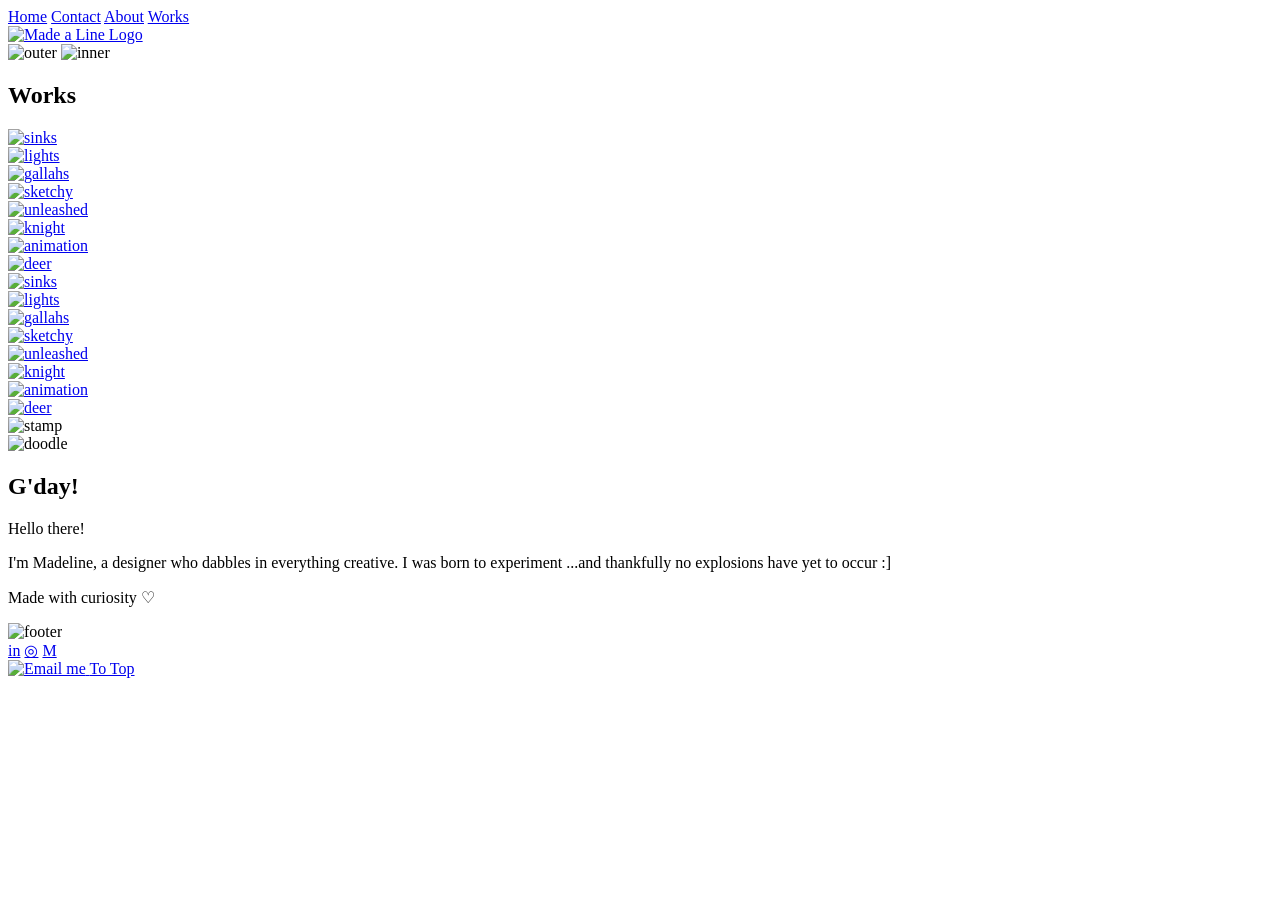
==== index.html @ 9a36103b "Add files via upload" ====
<!DOCTYPE html>
<html lang="en">

<head>
    <meta charset="UTF-8">
    <meta name="viewport" content="width=device-width, initial-scale=1.0">
    <link href="styles.css" rel="stylesheet" type="text/css">
    <link rel="icon" type="image/x-icon" href="/Images/logo.png">

<link rel="preconnect" href="https://fonts.googleapis.com">
<link rel="preconnect" href="https://fonts.gstatic.com" crossorigin>
<link href="https://fonts.googleapis.com/css2?family=Cutive&family=Cutive+Mono&family=Dancing+Script:wght@400..700&family=Montserrat:ital,wght@0,100..900;1,100..900&display=swap" rel="stylesheet">


    <title>
        Made A Line Design
    </title>


</head>
<body class="body">

<!--Header-->
    
       
   <header class="header">

    <nav class="nav-left">
    <a href="index.html">Home</a>
     <a href="contact.html">Contact</a>
     <a href="about.html">About</a>
     <a href="works.html">Works</a>
     </nav>
     
      <div class="logo">
        <a href="index.html">
            <img src="Images/logo.png" alt="Made a Line Logo">
        </a>
        </div>
</header> 





<!--Spin Circles-->
<div class="Circles">
 <img src="Images/outer.webp" class="outer" alt="outer">
 <img src="Images/inner.webp" class="inner" alt="inner">
</div>







<!--Works Section-->
<div class="works">
<h2>    Works   </h2>
</div>

<div class="carousel">
    <!---first set-->
<div class="carousel-track">

    <div class="polaroid">
        <a href="Images/deer.png">
    <img src="Images/portfolio/sinks.png" alt="sinks" class="card">
        </a>
    </div>

    <div class="polaroid">
        <a href="Images/deer.png">
    <img src="Images/portfolio/lights.png" alt="lights" class="card">
        </a>
    </div>

     <div class="polaroid">
        <a href="Images/deer.png">
    <img src="Images/portfolio/gallahs.png" alt="gallahs" class="card">
        </a>
    </div>

     <div class="polaroid">
        <a href="Images/deer.png">
    <img src="Images/portfolio/sketchy.png" alt="sketchy" class="card">
        </a>
    </div>

     <div class="polaroid">
        <a href="Images/deer.png">
    <img src="Images/portfolio/unleashed.png" alt="unleashed" class="card">
        </a>
    </div>

     <div class="polaroid">
        <a href="Images/deer.png">
    <img src="Images/portfolio/knight.png" alt="knight" class="card">
        </a>
    </div>

     <div class="polaroid">
        <a href="Images/deer.png">
    <img src="Images/portfolio/animation.png" alt="animation" class="card">
        </a>
    </div>

    <div class="polaroid">
        <a href="Images/deer.png">
    <img src="Images/deer.png" alt="deer" class="card">
        </a>
    </div>

</div>

<!---second set-->
 <div aria-hidden class="carousel-track">

    <div class="polaroid">
        <a href="Images/deer.png">
    <img src="Images/portfolio/sinks.png" alt="sinks" class="card">
        </a>
    </div>

    <div class="polaroid">
        <a href="Images/deer.png">
    <img src="Images/portfolio/lights.png" alt="lights" class="card">
        </a>
    </div>

     <div class="polaroid">
        <a href="Images/deer.png">
    <img src="Images/portfolio/gallahs.png" alt="gallahs" class="card">
        </a>
    </div>

     <div class="polaroid">
        <a href="Images/deer.png">
    <img src="Images/portfolio/sketchy.png" alt="sketchy" class="card">
        </a>
    </div>

     <div class="polaroid">
        <a href="Images/deer.png">
    <img src="Images/portfolio/unleashed.png" alt="unleashed" class="card">
        </a>
    </div>

     <div class="polaroid">
        <a href="Images/deer.png">
    <img src="Images/portfolio/knight.png" alt="knight" class="card">
        </a>
    </div>

     <div class="polaroid">
        <a href="Images/deer.png">
    <img src="Images/portfolio/animation.png" alt="animation" class="card">
        </a>
    </div>

    <div class="polaroid">
        <a href="Images/deer.png">
    <img src="Images/deer.png" alt="deer" class="card">
        </a>
    </div>
 
</div>
</div>

<!--About Me Section-->
 <section class="about-postcard">

    <!--Stamp-->
    <img class="stamp" src="Images/stamp.png" alt="stamp" aria-hidden="true">

    <!--Doodle-->
    <div class="postcard-doodle">
    <img src="Images/gday.png" alt="doodle">
    </div>

    <!--Text-->
    <div class="postcard-text">
        <h2>G'day!</h2>
        <p class="postcard-greeting">
            Hello there!
        </p>
        <p>
            I'm Madeline, a designer who dabbles in everything creative. I was born to experiment 
            ...and thankfully no explosions have yet to occur :]
        </p>
        <p class="postcard-signoff">
            Made with curiosity <span class="heart">♡</span> 
        </p>
    </div>
    
 </section>


<!--Contact Section-->



<footer class="footer">
    <img src="Images/footer.webp" alt="footer" class="foot">

    <div class="socials">

        <div class="social-links">
            <a href="YOUR-LINKEDIN-URL"
               aria-label="LinkedIn">in</a>

            <a href="YOUR-INSTAGRAM-URL"
               aria-label="Instagram">◎</a>

            <a href="YOUR-PORTFOLIO-URL"
               aria-label="Portfolio">M</a>
        </div>
    </div>

 <a href="mailto:YOUR-EMAIL-ADDRESS"
       class="email-link">
        <img src="Images/email-label.png"
             alt="Email me">
    </a>

    <a href="#top" class="back-to-top">
        To Top
    </a>

</footer>


</body>
</html>
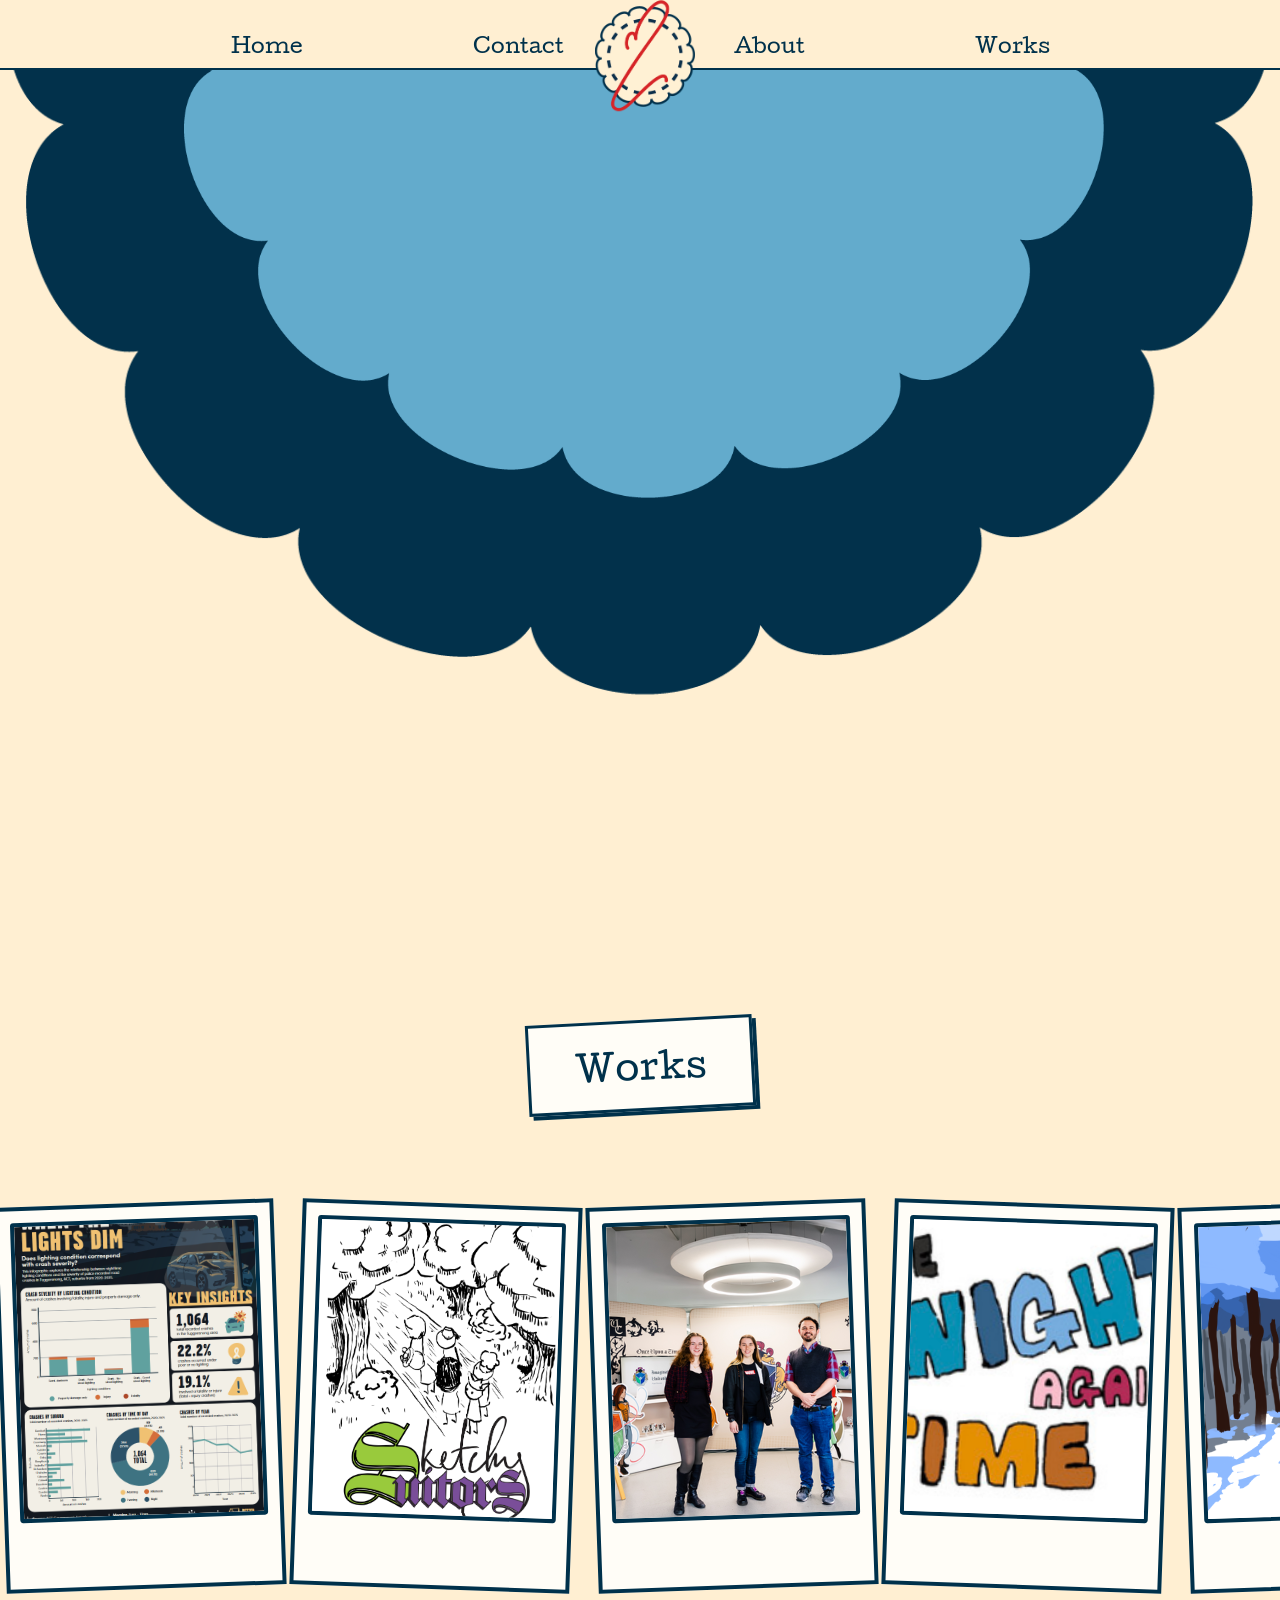
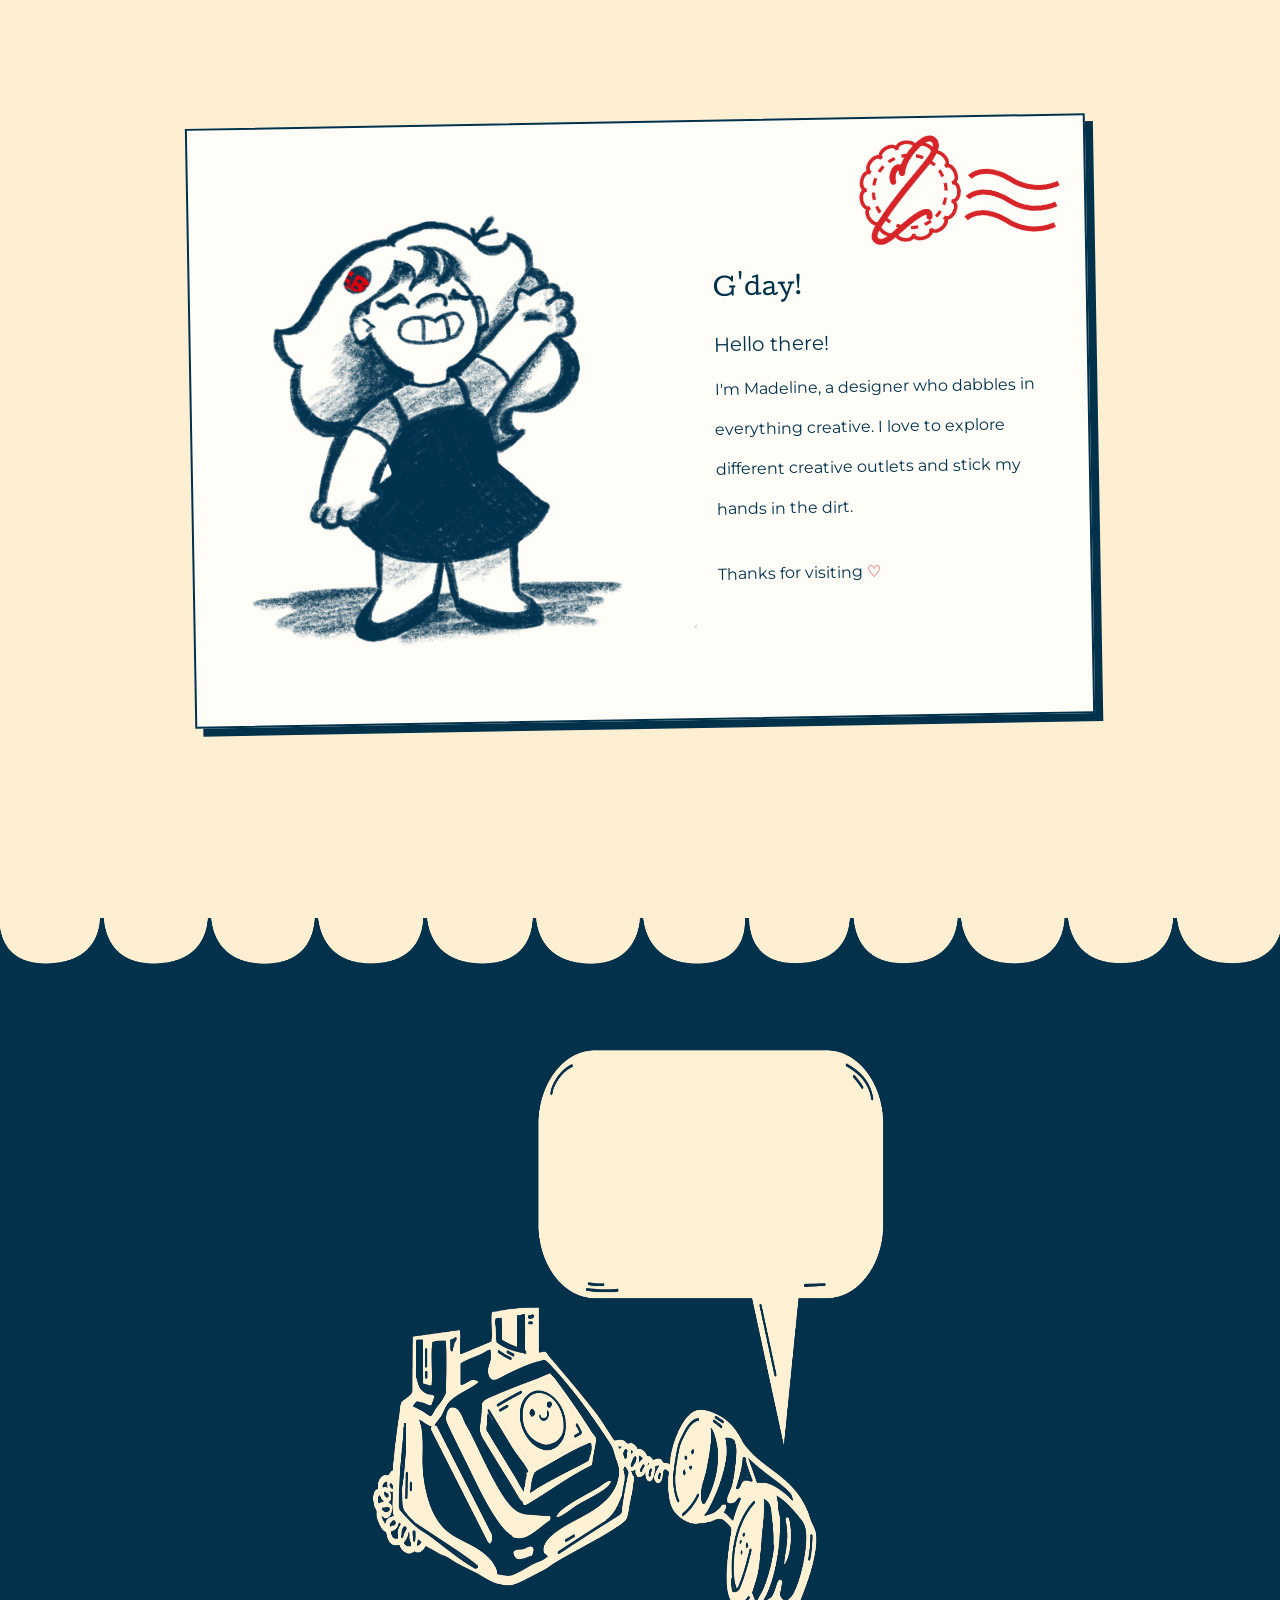
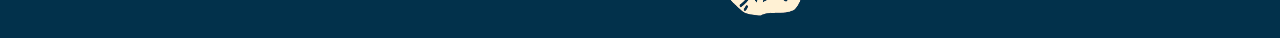
==== commit 1fc850ab: "Add files via upload" ====
--- a/index.html
+++ b/index.html
@@ -64,11 +64,6 @@
     <!---first set-->
 <div class="carousel-track">
 
-    <div class="polaroid">
-        <a href="Images/deer.png">
-    <img src="Images/portfolio/sinks.png" alt="sinks" class="card">
-        </a>
-    </div>
 
     <div class="polaroid">
         <a href="Images/deer.png">
@@ -76,11 +71,6 @@
         </a>
     </div>
 
-     <div class="polaroid">
-        <a href="Images/deer.png">
-    <img src="Images/portfolio/gallahs.png" alt="gallahs" class="card">
-        </a>
-    </div>
 
      <div class="polaroid">
         <a href="Images/deer.png">
@@ -100,11 +90,6 @@
         </a>
     </div>
 
-     <div class="polaroid">
-        <a href="Images/deer.png">
-    <img src="Images/portfolio/animation.png" alt="animation" class="card">
-        </a>
-    </div>
 
     <div class="polaroid">
         <a href="Images/deer.png">
@@ -119,21 +104,10 @@
 
     <div class="polaroid">
         <a href="Images/deer.png">
-    <img src="Images/portfolio/sinks.png" alt="sinks" class="card">
-        </a>
-    </div>
-
-    <div class="polaroid">
-        <a href="Images/deer.png">
     <img src="Images/portfolio/lights.png" alt="lights" class="card">
         </a>
     </div>
 
-     <div class="polaroid">
-        <a href="Images/deer.png">
-    <img src="Images/portfolio/gallahs.png" alt="gallahs" class="card">
-        </a>
-    </div>
 
      <div class="polaroid">
         <a href="Images/deer.png">
@@ -153,11 +127,6 @@
         </a>
     </div>
 
-     <div class="polaroid">
-        <a href="Images/deer.png">
-    <img src="Images/portfolio/animation.png" alt="animation" class="card">
-        </a>
-    </div>
 
     <div class="polaroid">
         <a href="Images/deer.png">
@@ -186,11 +155,10 @@
             Hello there!
         </p>
         <p>
-            I'm Madeline, a designer who dabbles in everything creative. I was born to experiment 
-            ...and thankfully no explosions have yet to occur :]
+            I'm Madeline, a designer who dabbles in everything creative. I love to explore different creative outlets and stick my hands in the dirt.
         </p>
         <p class="postcard-signoff">
-            Made with curiosity <span class="heart">♡</span> 
+            Thanks for visiting <span class="heart">♡</span> 
         </p>
     </div>
     
--- a/styles.css
+++ b/styles.css
@@ -0,0 +1,349 @@
+
+* {
+    margin: 0;
+    padding: 0;
+    box-sizing: border-box;
+}
+
+    .header {
+    display: block;
+    width: 100%;
+    height: 70px;
+    color: #ffefd2;    
+    position: sticky;
+    top: 0;
+    z-index: 5;
+    padding-bottom: 10px;
+    background-color: #ffefd2;
+    border-bottom: 2px solid #00314b;
+}
+
+
+
+.logo {
+   position: absolute;
+   left: 50%;
+   top: 68%;
+   transform: translate(-45%, -40%);
+   z-index: 10;
+}
+.logo img {
+    max-width: 100%;
+    width: 100px;
+    height: auto;
+ }
+
+
+
+.nav-left {
+    display: flex;
+    justify-content: center;
+    align-items: flex-end;
+    height: 100%;
+    padding-bottom: 0;
+    gap: 170px;
+    flex: 1;
+    font-family: 'Cutive', serif;
+}
+
+.nav-left a {
+    color: #00314b;
+    text-decoration: none;
+    font-size: 20px;
+    transition: color 0.3s ease;
+    white-space: nowrap;
+}
+.nav-left a:hover {
+    color: #d3000d;
+}
+
+.cutive-regular {
+  font-family: "Cutive", serif;
+  font-weight: 400;
+  font-style: normal;
+}
+.cutive-mono-regular {
+  font-family: "Cutive Mono", monospace;
+  font-weight: 400;
+  font-style: normal;
+}
+
+
+
+
+.body {
+    background-color: #ffefd2;
+
+}
+
+/*Top*/
+.Circles {
+    height: 100vh;
+    overflow: hidden;
+}
+.outer {
+    position: relative;
+    display: block;
+    margin: auto;
+    width: 100%;
+    transform: translate(0%, -50%);
+}
+
+.inner {
+    position: absolute;
+    display: block;
+    top: 30px;
+    left: 30px;
+    width: 75%;
+    transform: translate(14%, -50%);
+}
+
+/*Bottom*/
+.Circlesbot {
+    height: 50vh;
+    overflow: hidden;
+}
+.outerbot {
+     position: relative;
+    display: block;
+    margin: auto;
+    width: 135%;
+    transform: translate(-12%, 0%);
+}
+
+/*Made/Line*/
+
+.Madeline {
+     display: flex;
+    justify-content: center;
+    margin: 30px auto 35px;
+}
+
+.Madeline h1{
+     display: inline-block;
+    margin: 50px;
+    padding: 20px 45px;
+    border: 3px solid #00314b;
+    color: #00314b;
+    background-color: #fffdf7;
+    font-family: 'Cutive', serif;
+    font-size: 35px;
+    font-weight: normal;
+    transform: rotate(-3deg);
+    box-shadow: 4px 4px 0 #00314b;
+}
+
+
+/*Works*/
+.works {
+    display: flex;
+    justify-content: center;
+}
+
+.works h2 {
+    display: inline-block;
+    margin: 50px;
+    padding: 20px 45px;
+    border: 3px solid #00314b;
+    color: #00314b;
+    background-color: #fffdf7;
+    font-family: 'Cutive', serif;
+    font-size: 35px;
+    font-weight: normal;
+    transform: rotate(-3deg);
+    box-shadow: 4px 4px 0 #00314b;
+}
+
+
+/*Carousel*/
+.card {
+    height: 5em;
+    padding: 0em;
+    border-radius: .2em;
+    align-content: center;
+    flex: 0 0 5em;
+}
+
+.carousel {
+    margin: 35px auto;
+    width: 100%;
+    height: 25rem;
+    position: relative;
+    display: flex;
+    background-color: #ffefd2;
+    overflow-x: auto;
+}
+
+.carousel::-webkit-scrollbar {
+    display: none;
+}
+
+.carousel-track {
+    display: flex;
+    align-items: center;
+    justify-content: center;
+    gap: 1em;
+    animation: carousel-scroll 25s infinite linear;
+    padding-right: 1em;
+}
+
+.polaroid {
+    flex-shrink: 0;
+    width: 280px;
+    padding: 12px 12px 66px;
+    background-color: #fffdf7;
+    box-shadow: 0 4px 12px rgba(0, 0, 0, 0.15),
+    box-sizing: border-box;
+    text-align: center;
+    border: 4px solid #00314b;
+}
+
+.polaroid img {
+ display: block;
+ width: 100%;
+ height: 300px;
+ object-fit: cover;
+ border: 4px solid #00314b;
+ box-sizing: border-box;
+}
+
+.polaroid:nth-child(odd) {
+    transform: rotate(-2deg);
+}
+
+.polaroid:nth-child(even) {
+    transform: rotate(2deg);
+}
+
+@keyframes carousel-scroll {
+    from {translate: 0;}
+    to {translate: -100%;}
+}
+
+@media (prefers-reduced-motion: reduce) {
+    .carousel-track {
+        animation: none;
+    }
+}
+
+
+/*About Section*/
+.about-postcard {
+    display: flex;
+    align-items: center;
+    gap: 75px;
+    width: 90%;
+    max-width: 900px;
+    min-height: 600px;
+    margin: 125px auto;
+    padding: 30px;
+    box-sizing: border-box;
+    background-color: #fffdf7;
+    border: 2px solid #00314b;
+    box-shadow: 8px 8px 0 #00314b;
+    position: relative;
+    transform: rotate(-1deg);
+}
+
+.stamp {
+    position: absolute;
+    top: 20px;
+    right: 25px;
+    width: 200px;
+    height: auto;
+    object-fit: contain;
+    transform: rotate(5deg);
+    z-index: 2;
+}
+
+.postcard-doodle {
+    flex: 0 0 50%;
+    min-width: 0;
+    display: flex;
+    flex-direction: column;
+    align-items: center;
+    justify-content: center;
+    text-align: center;
+}
+
+.postcard-doodle img {
+    display: block;
+    max-width: 650px;
+    max-height: 670px;
+    width: 300%;
+    height: auto;
+    object-fit: contain;
+}
+
+.postcard-text {
+    flex: 1 1 0;
+    min-width: 0;
+    padding: 35px 10px 10px 0;
+    color: #00314b;
+}
+
+.postcard-text h2 {
+    margin: 0 0 18px;
+    font-family: 'Cutive', serif;
+    font-size: 24px;
+    font-weight: normal;
+}
+
+.postcard-text p {
+    line-height: 2.5;
+    font-family: 'Montserrat', sans-serif;
+
+}
+
+.postcard-greeting {
+    font-family: 'Montserrat', sans-serif;
+    font-size: 20px;
+}
+
+.postcard-signoff {
+    margin-top: 25px;
+    font-family: 'Montserrat', sans-serif;
+    font-size: 16px;
+}
+.heart {
+    color: #d3000d;
+}
+
+@media (max-width: 600px) {
+    .about-postcard {
+        flex-direction: column;
+        gap: 20px;
+        margin: 40px 16px;
+        padding: 22px;
+    }
+
+    .postcard-doodle {
+        flex-basis: auto;
+        width: 70%;
+    }
+    
+    .postcard-text h2 {
+        font-size: 21px;
+    }
+}
+
+/*Footer*/
+.footer {
+    position: relative;
+    isolation: isolate;
+    width: 100%;
+    min-height: 300px;
+    box-sizing: border-box;
+    margin-top: 0;
+    color: #ffefd2;
+}
+
+.foot {
+    width: 100%;
+    overflow: hidden;
+    height: 80vh;
+    transform: translate(0%, 10%);
+    
+}
+
+
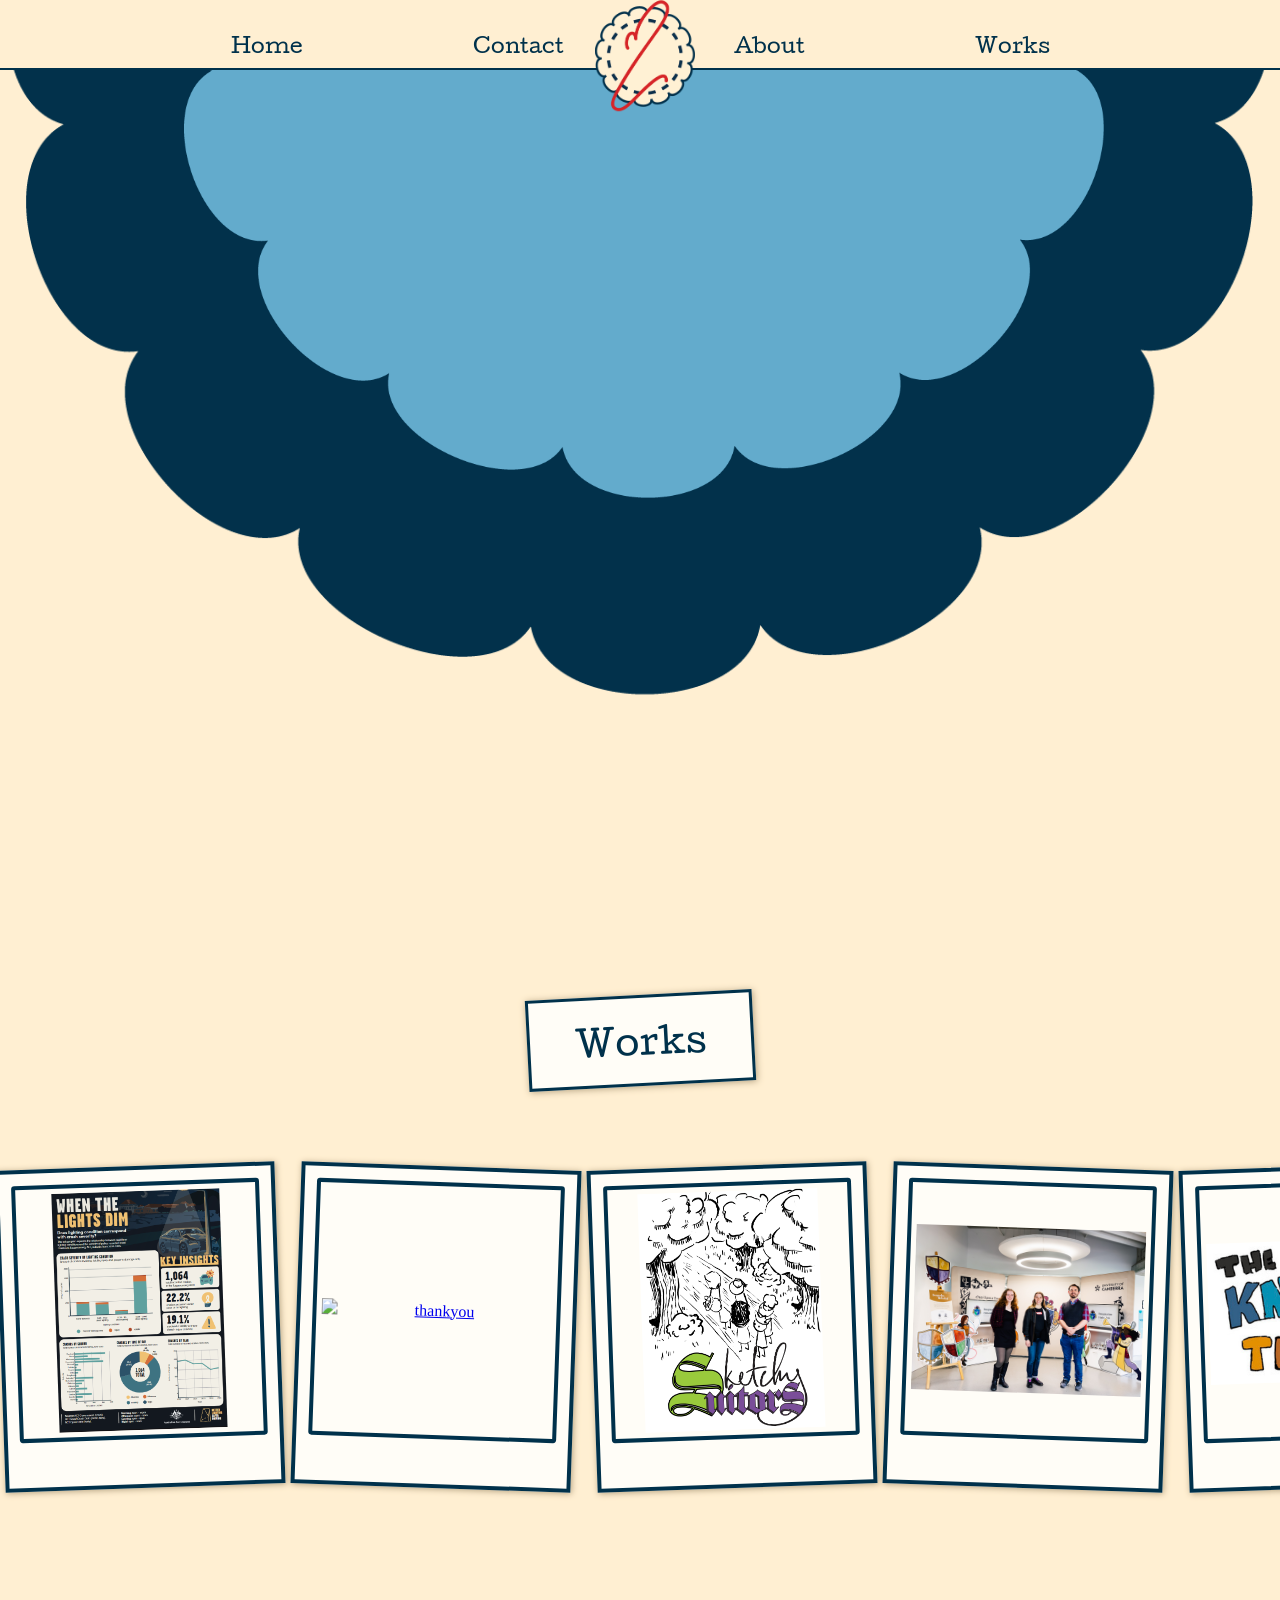
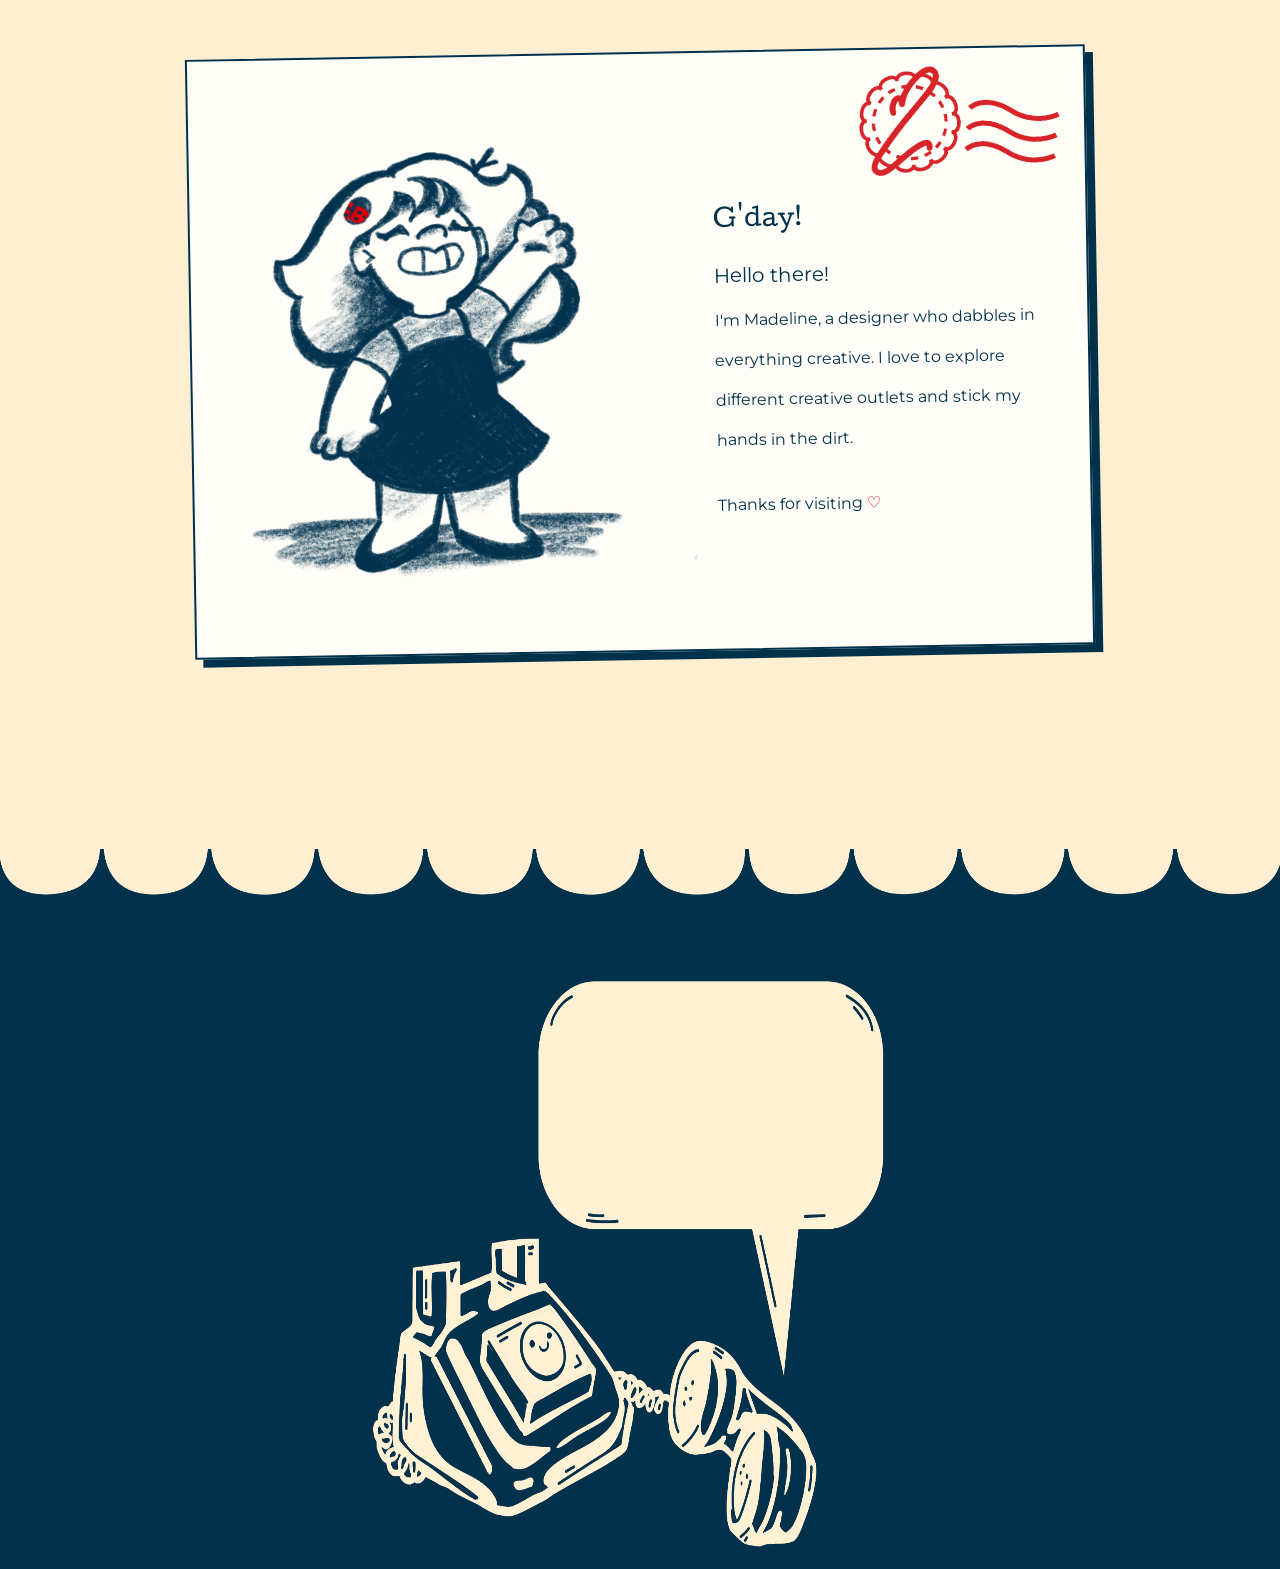
==== commit 73dee960: "Add files via upload" ====
--- a/index.html
+++ b/index.html
@@ -71,6 +71,12 @@
         </a>
     </div>
 
+    <div class="polaroid">
+        <a href="Images/deer.png">
+    <img src="Images/portfolio/logoFINAL.png" alt="thankyou" class="card">
+        </a>
+    </div>
+
 
      <div class="polaroid">
         <a href="Images/deer.png">
@@ -105,6 +111,12 @@
     <div class="polaroid">
         <a href="Images/deer.png">
     <img src="Images/portfolio/lights.png" alt="lights" class="card">
+        </a>
+    </div>
+
+    <div class="polaroid">
+        <a href="Images/deer.png">
+    <img src="Images/portfolio/logoFINAL.png" alt="thankyou" class="card">
         </a>
     </div>
 
--- a/styles.css
+++ b/styles.css
@@ -133,16 +133,17 @@
     box-shadow: 4px 4px 0 #00314b;
 }
 
-
-/*Works*/
 .works {
-    display: flex;
-    justify-content: center;
+    width: 100%;
+    display: flex;
+    flex-direction: column;
+    align-items: center;
+    box-sizing: border-box;
 }
 
 .works h2 {
     display: inline-block;
-    margin: 50px;
+    margin: 25px 0 6px;
     padding: 20px 45px;
     border: 3px solid #00314b;
     color: #00314b;
@@ -151,7 +152,7 @@
     font-size: 35px;
     font-weight: normal;
     transform: rotate(-3deg);
-    box-shadow: 4px 4px 0 #00314b;
+    box-shadow: 1px 1px 7px #b4a17f;
 }
 
 
@@ -174,10 +175,6 @@
     overflow-x: auto;
 }
 
-.carousel::-webkit-scrollbar {
-    display: none;
-}
-
 .carousel-track {
     display: flex;
     align-items: center;
@@ -190,9 +187,10 @@
 .polaroid {
     flex-shrink: 0;
     width: 280px;
-    padding: 12px 12px 66px;
-    background-color: #fffdf7;
-    box-shadow: 0 4px 12px rgba(0, 0, 0, 0.15),
+    aspect-ratio: 1/1.15;
+    padding: 12px 12px 45px;
+    background-color: #fffdf7;
+    box-shadow: 1px 1px 6px #b4a17f;
     box-sizing: border-box;
     text-align: center;
     border: 4px solid #00314b;
@@ -201,11 +199,14 @@
 .polaroid img {
  display: block;
  width: 100%;
- height: 300px;
- object-fit: cover;
+ height: 100%;
+ object-fit: contain;
  border: 4px solid #00314b;
+ padding: 5px;
  box-sizing: border-box;
 }
+
+
 
 .polaroid:nth-child(odd) {
     transform: rotate(-2deg);
@@ -347,3 +348,116 @@
 }
 
 
+/*Works*/
+.works-section {
+    width: 100%;
+    display: flex;
+    flex-direction: column;
+    align-items: center;
+    padding-top: 55px;
+    padding-bottom: 80px;
+    box-sizing: border-box;
+    scroll-margin-top: 100px;
+}
+
+.works-section h1 {
+    display: inline-block;
+    margin: 30px 0 65px;
+    padding: 20px 45px;
+    border: 3px solid #00314b;
+    color: #00314b;
+    background-color: #fffdf7;
+    font-family: 'Cutive', serif;
+    font-size: 35px;
+    font-weight: normal;
+    transform: rotate(-3deg);
+    box-shadow: 1px 1px 7px #b4a17f;
+}
+
+.works-grid {
+    display: grid;
+    grid-template-columns: repeat(2,minmax(0,1fr));
+    gap: 25px;
+    width: 80%;
+    max-width: 750px;
+    margin-inline: auto;
+    justify-content: center;
+}
+
+.works-category {
+    width: 100%;
+    display: flex;
+    flex-direction: column;
+    align-items: center;
+    margin-bottom: 60px;
+}
+
+.category-title {
+    display: inline-block;
+    margin: 0 0 35px;
+    padding: 12px 25px;
+    background-color: #fffdf7;
+    border: 2px solid #00314b;
+    color: #00314b;
+    font-family: 'Cutive', serif;
+    font-size: 24px;
+    font-weight: normal;
+    transform: rotate(-2deg);
+    box-shadow: 1px 1px 5px #b4a17f;
+}
+
+.polaroid-works {
+    width: 100%;
+    aspect-ratio: 1/1.15;
+    background-color: #fffdf7;
+    padding: 12px;
+    padding-bottom: 80px;
+    border: 4px solid #00314b;
+    box-sizing: border-box;
+    box-shadow: 1px 1px 7px #b4a17f;
+}
+
+.polaroid-image img {
+    width: 100%;
+    height: 100%;
+    object-fit: contain;
+    display: block;
+}
+
+.polaroid-works:nth-child(odd) {
+    transform: rotate(1deg);
+}
+
+.polaroid-works:nth-child(even) {
+    transform: rotate(-2deg);
+}
+
+.polaroid-image {
+    width: 100%;
+    height: 100%;
+    border: 4px solid #00314b;
+    padding: 5px;
+    box-sizing: border-box;
+    display: flex;
+    align-items: center;
+    justify-content: center;
+    overflow: hidden;
+}
+
+@media (max-width: 600px) {
+
+    .works-grid {
+        width: 90%;
+        gap: 15px;
+    }
+
+    .works-section h1 {
+        font-size: 27px;
+        padding: 15px 30px;
+    }
+
+    .category-title {
+        font-size: 19px;
+    }
+
+}
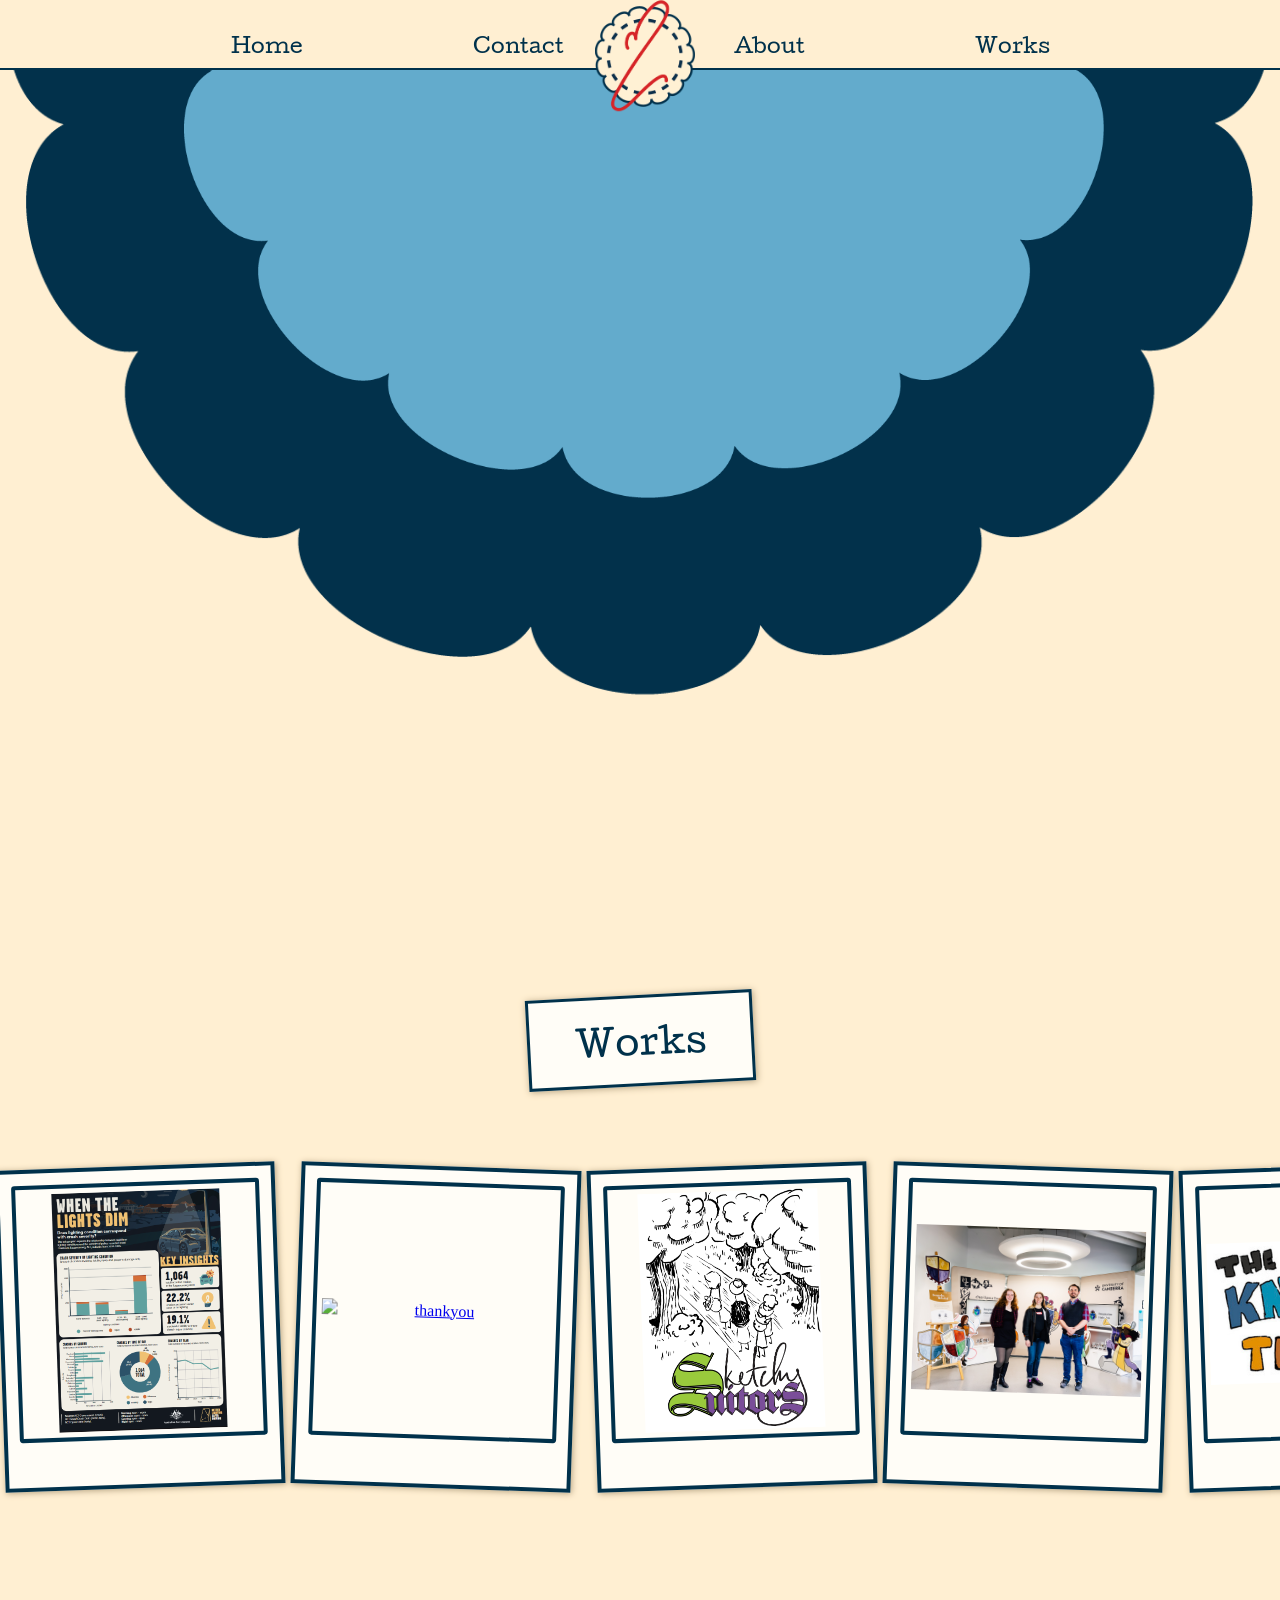
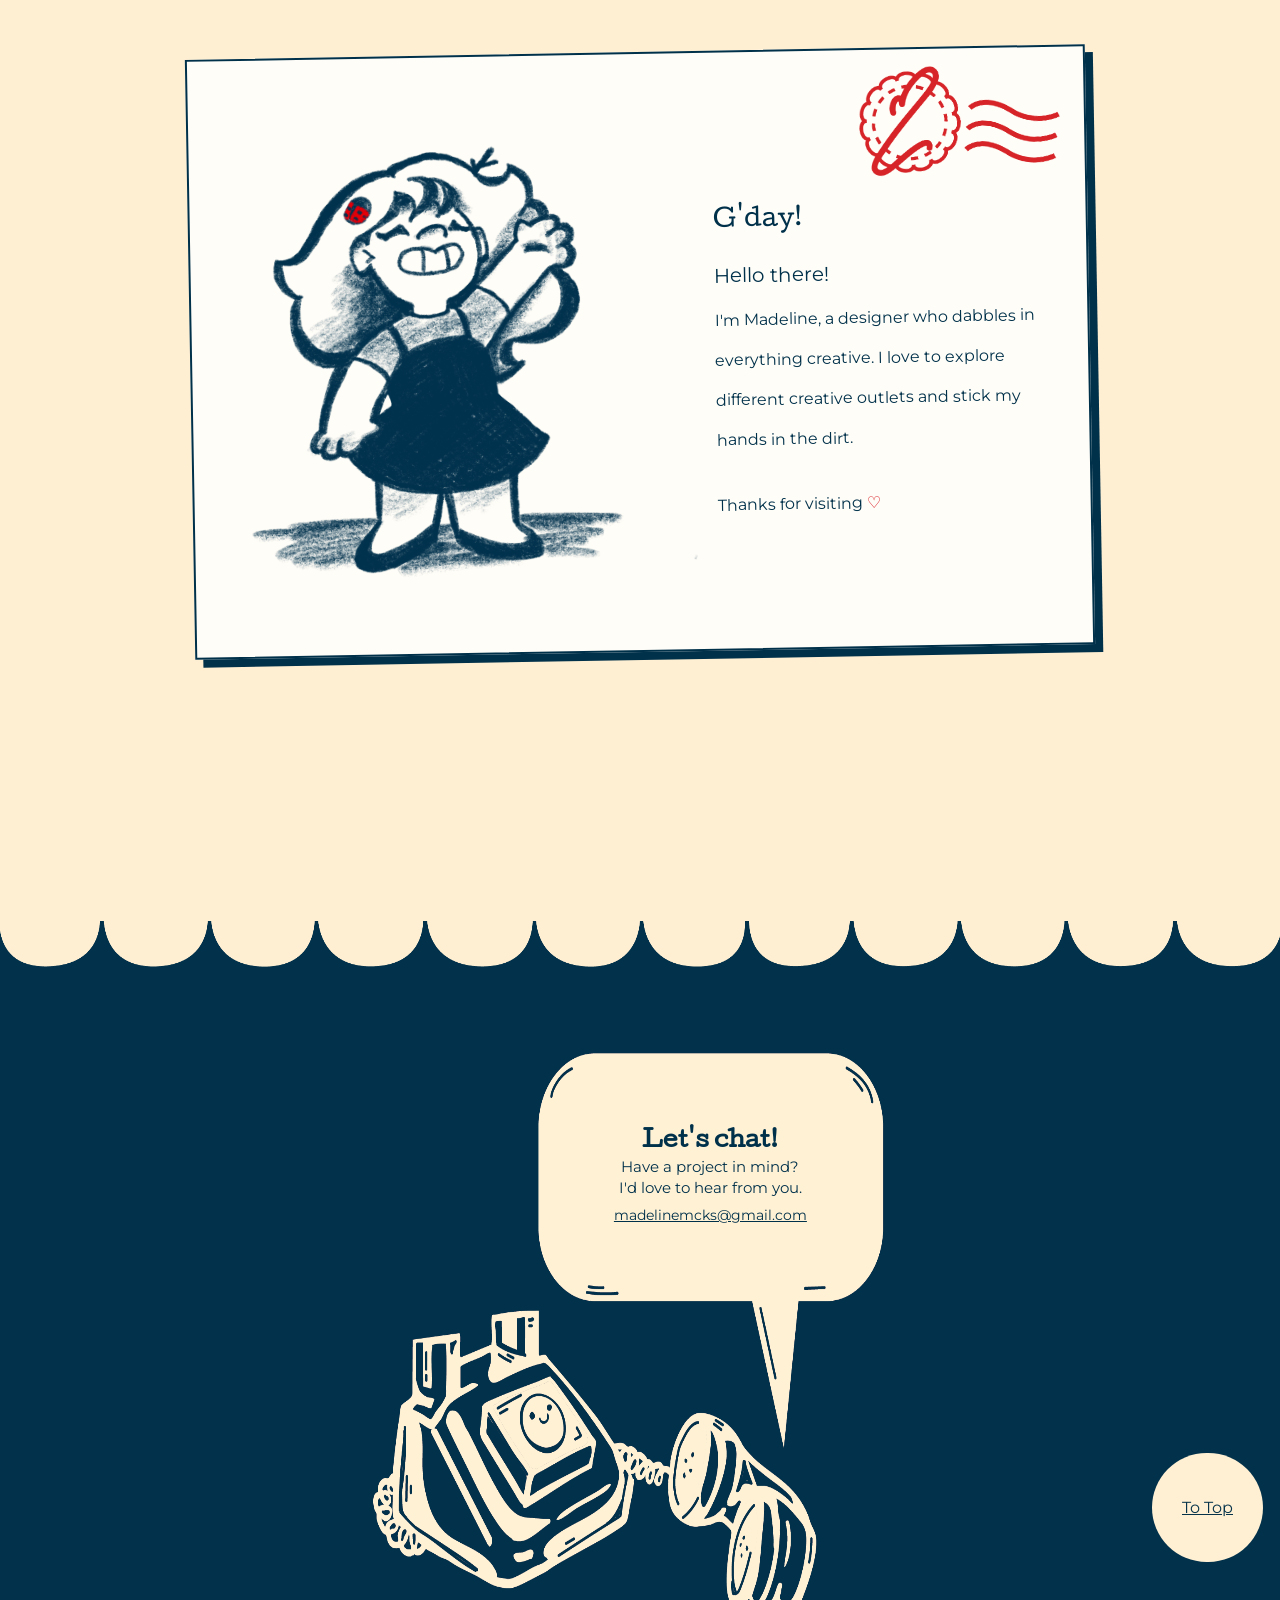
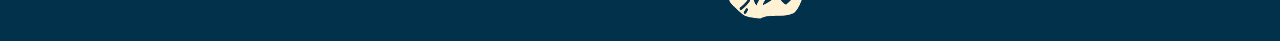
==== commit f7e55922: "Add files via upload" ====
--- a/index.html
+++ b/index.html
@@ -182,27 +182,23 @@
 
 
 <footer class="footer">
-    <img src="Images/footer.webp" alt="footer" class="foot">
-
-    <div class="socials">
-
-        <div class="social-links">
-            <a href="YOUR-LINKEDIN-URL"
-               aria-label="LinkedIn">in</a>
-
-            <a href="YOUR-INSTAGRAM-URL"
-               aria-label="Instagram">◎</a>
-
-            <a href="YOUR-PORTFOLIO-URL"
-               aria-label="Portfolio">M</a>
+
+    <section class="contact-section">
+
+        <img src="Images/footer.webp" alt="footer" class="foot">
+
+        <div class="speech-text">
+            <h2>Let's chat!</h2>
+            <p>Have a project in mind?</p>
+            <p>I'd love to hear from you.</p>
+
+            <a href="mailto:madelinemcks@gmail.com">
+                madelinemcks@gmail.com
+            </a>
         </div>
-    </div>
-
- <a href="mailto:YOUR-EMAIL-ADDRESS"
-       class="email-link">
-        <img src="Images/email-label.png"
-             alt="Email me">
-    </a>
+    </section>
+    
+
 
     <a href="#top" class="back-to-top">
         To Top
--- a/styles.css
+++ b/styles.css
@@ -341,12 +341,67 @@
 
 .foot {
     width: 100%;
+    display: block;
     overflow: hidden;
     height: 80vh;
-    transform: translate(0%, 10%);
+    transform: translate(0%, 20%);
     
 }
 
+
+.contact-section {
+    position: relative;
+    width: 100%;
+    margin: 1px auto;
+}
+
+.speech-text {
+    position: absolute;
+    top: 55%;
+    left: 55.5%;
+    transform: translate(-50%,-50%);
+    width: 100%;
+    text-align: center;
+    color: #00314b;
+    
+}
+
+.speech-text h2 {
+    font-size: 23px;
+    margin-bottom: 5px;
+    font-family: 'Cutive', serif;
+}
+
+.speech-text p {
+    font-size: 15px;
+    margin: 2px 0;
+    font-family: 'Montserrat', sans-serif;
+}
+
+.speech-text a {
+    display: inline-block;
+    margin-top: 7px;
+    color: #00314b;
+    font-size: 14px;
+    font-family: 'Montserrat', sans-serif;
+}
+
+.back-to-top {
+    position: relative;
+    font-family: 'Montserrat', sans-serif;
+    left: 90%;
+    width: 85%;
+    text-align: center;
+
+    background: #FFF0D3;
+  color: #06334A;
+  max-width: 400px;
+  margin: 0 auto 80px;
+  padding: 45px 30px;
+  border-radius: 60px;
+  position: relative;
+    
+}
 
 /*Works*/
 .works-section {
@@ -460,4 +515,5 @@
         font-size: 19px;
     }
 
-}+}
+
